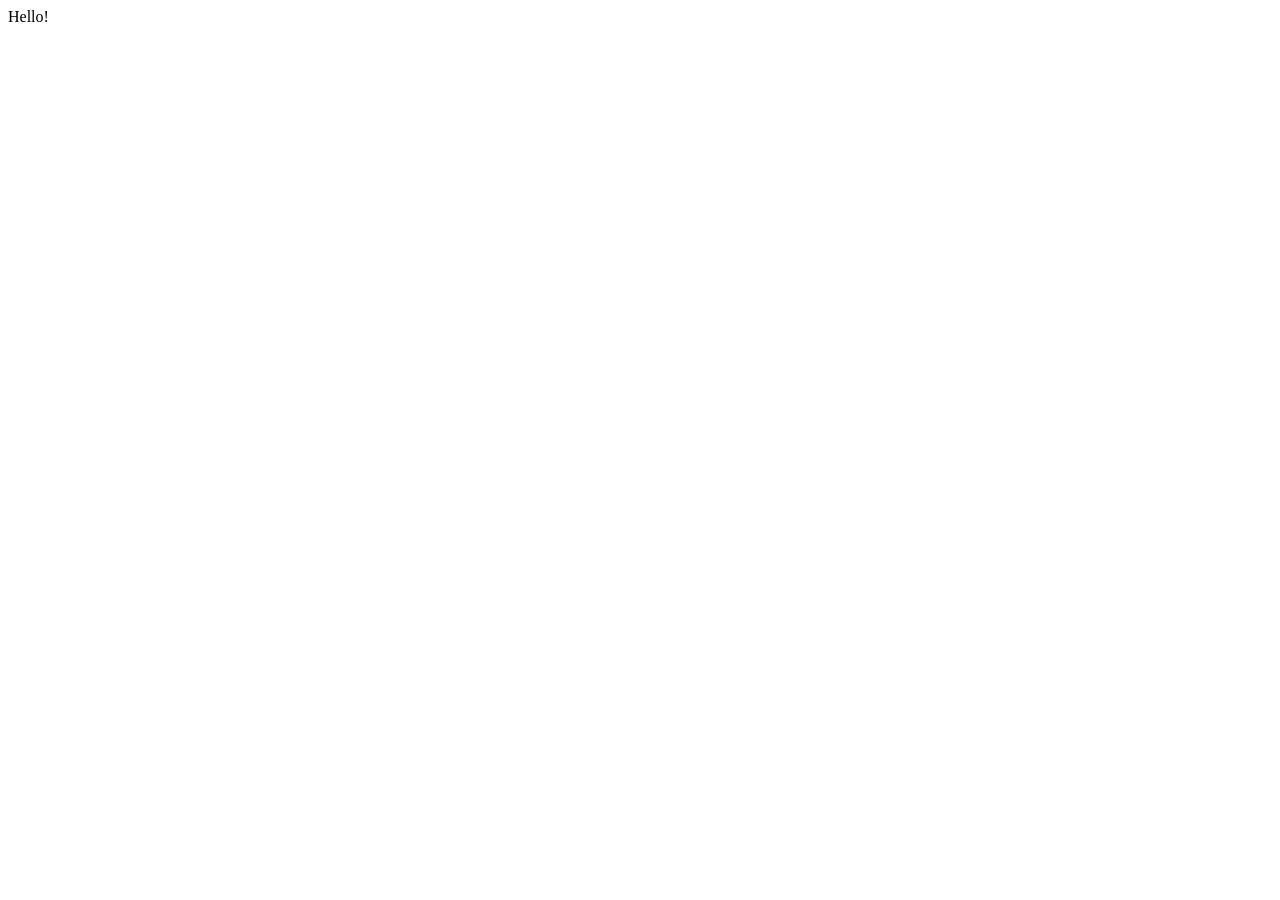
==== index.html @ 2721a027 "Update index.html" ====
<!DOCTYPE html>
<html lang="en-US">
	<head>
		<meta charset="UTF-8">
		<meta name="viewport" content="width=device-width, initial-scale=1">
    <title>zanelab.vip</title>
  </head>
  <body>Hello!</body>
</html>
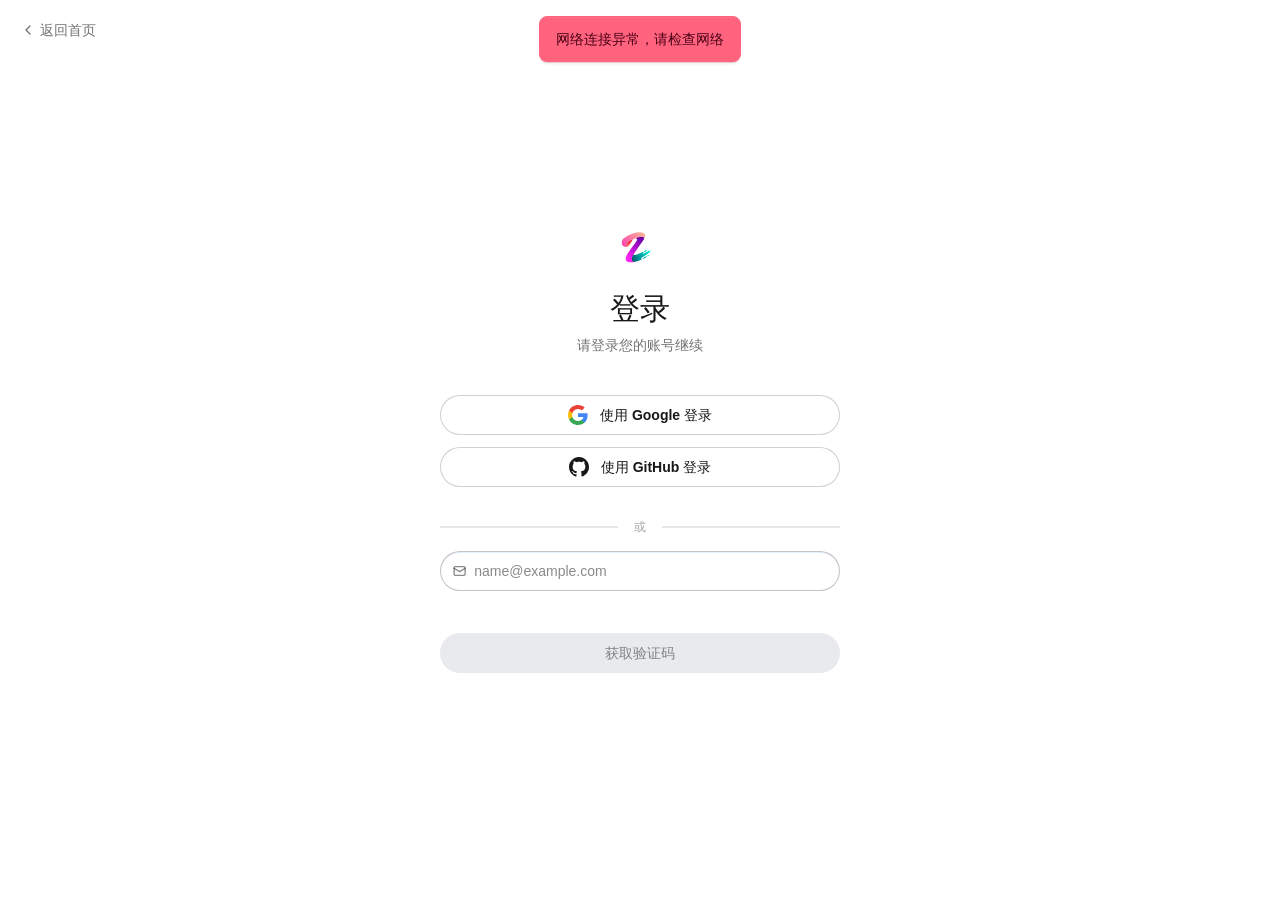
==== commit 29392169: "deploy: v1.0.0 (8700a39)" ====
--- a/index.html
+++ b/index.html
@@ -1,9 +1,102 @@
-<!DOCTYPE html>
-<html lang="en-US">
-	<head>
-		<meta charset="UTF-8">
-		<meta name="viewport" content="width=device-width, initial-scale=1">
-    <title>zanelab.vip</title>
-  </head>
-  <body>Hello!</body>
-</html>
+<!doctype html>
+<html lang="zh-CN">
+  <head>
+    <meta charset="UTF-8" />
+    <link rel="icon" type="image/svg+xml" href="/logo.svg" />
+    <meta name="viewport" content="width=device-width, initial-scale=1.0" />
+
+    <script src="/config.js"></script>
+    <title>统一管理平台</title>
+    <script type="module" crossorigin src="/assets/index-D0yiyS-Q.js"></script>
+    <link rel="modulepreload" crossorigin href="/assets/rolldown-runtime-hePW80VL.js">
+    <link rel="modulepreload" crossorigin href="/assets/react-vendor-CvK-_u7X.js">
+    <link rel="modulepreload" crossorigin href="/assets/src-D-Yr7kdo.js">
+    <link rel="modulepreload" crossorigin href="/assets/i18n-vendor-DAmPEolX.js">
+    <link rel="modulepreload" crossorigin href="/assets/http--PLBPVxb.js">
+    <link rel="modulepreload" crossorigin href="/assets/src-DFaw23_H.js">
+    <link rel="modulepreload" crossorigin href="/assets/qiankun-vendor-erGtqwXU.js">
+    <link rel="stylesheet" crossorigin href="/assets/index-B6U9OIE8.css">
+  </head>
+  <body>
+    <div id="root">
+      <div
+        id="app-loading"
+        style="
+          position: fixed;
+          inset: 0;
+          display: flex;
+          align-items: center;
+          justify-content: center;
+          flex-direction: column;
+          gap: 14px;
+          font-family:
+            system-ui,
+            -apple-system,
+            sans-serif;
+          background: #f8f9fc;
+        "
+      >
+        <div
+          style="
+            box-sizing: border-box;
+            width: 26px;
+            height: 26px;
+            border: 3px solid rgba(0, 0, 0, 0.08);
+            border-top-color: hsl(212 100% 45%);
+            border-radius: 50%;
+            animation: app-spin 0.8s linear infinite;
+          "
+        ></div>
+        <span
+          id="app-loading-text"
+          style="color: rgba(0, 0, 0, 0.4); font-size: 13px"
+          >加载中…</span
+        >
+      </div>
+      <style>
+        @keyframes app-spin {
+          to {
+            transform: rotate(360deg);
+          }
+        }
+      </style>
+    </div>
+
+    <script>
+      (function () {
+        var LOADING_TEXT = { zh: '加载中…', en: 'Loading…' };
+        var cfg = window.__APP_CONFIG__ || {};
+        var code = '';
+        try {
+          var marker = localStorage.getItem('portal_user_locale');
+          var prefs = localStorage.getItem('admin-preferences');
+          var prefsLocale = '';
+          if (prefs) {
+            var state = JSON.parse(prefs).state;
+            prefsLocale = (state && state.app && state.app.locale) || '';
+          }
+          var app = (cfg.preferences && cfg.preferences.app) || {};
+          var cfgLocale = app.locale || '';
+
+          code = marker ? marker || prefsLocale : cfgLocale || prefsLocale;
+        } catch (e) {}
+
+        var isZh =
+          String(code || 'zh-CN')
+            .replace(/_/g, '-')
+            .toLowerCase()
+            .indexOf('zh') === 0;
+
+        var sys = cfg.system || {};
+        var name = isZh ? sys.name : sys.nameEn || sys.name;
+        if (name) document.title = name;
+        document.documentElement.lang = isZh ? 'zh-CN' : 'en-US';
+
+        var text = document.getElementById('app-loading-text');
+        if (text) text.textContent = isZh ? LOADING_TEXT.zh : LOADING_TEXT.en;
+      })();
+    </script>
++
+  </body>
+</html>
